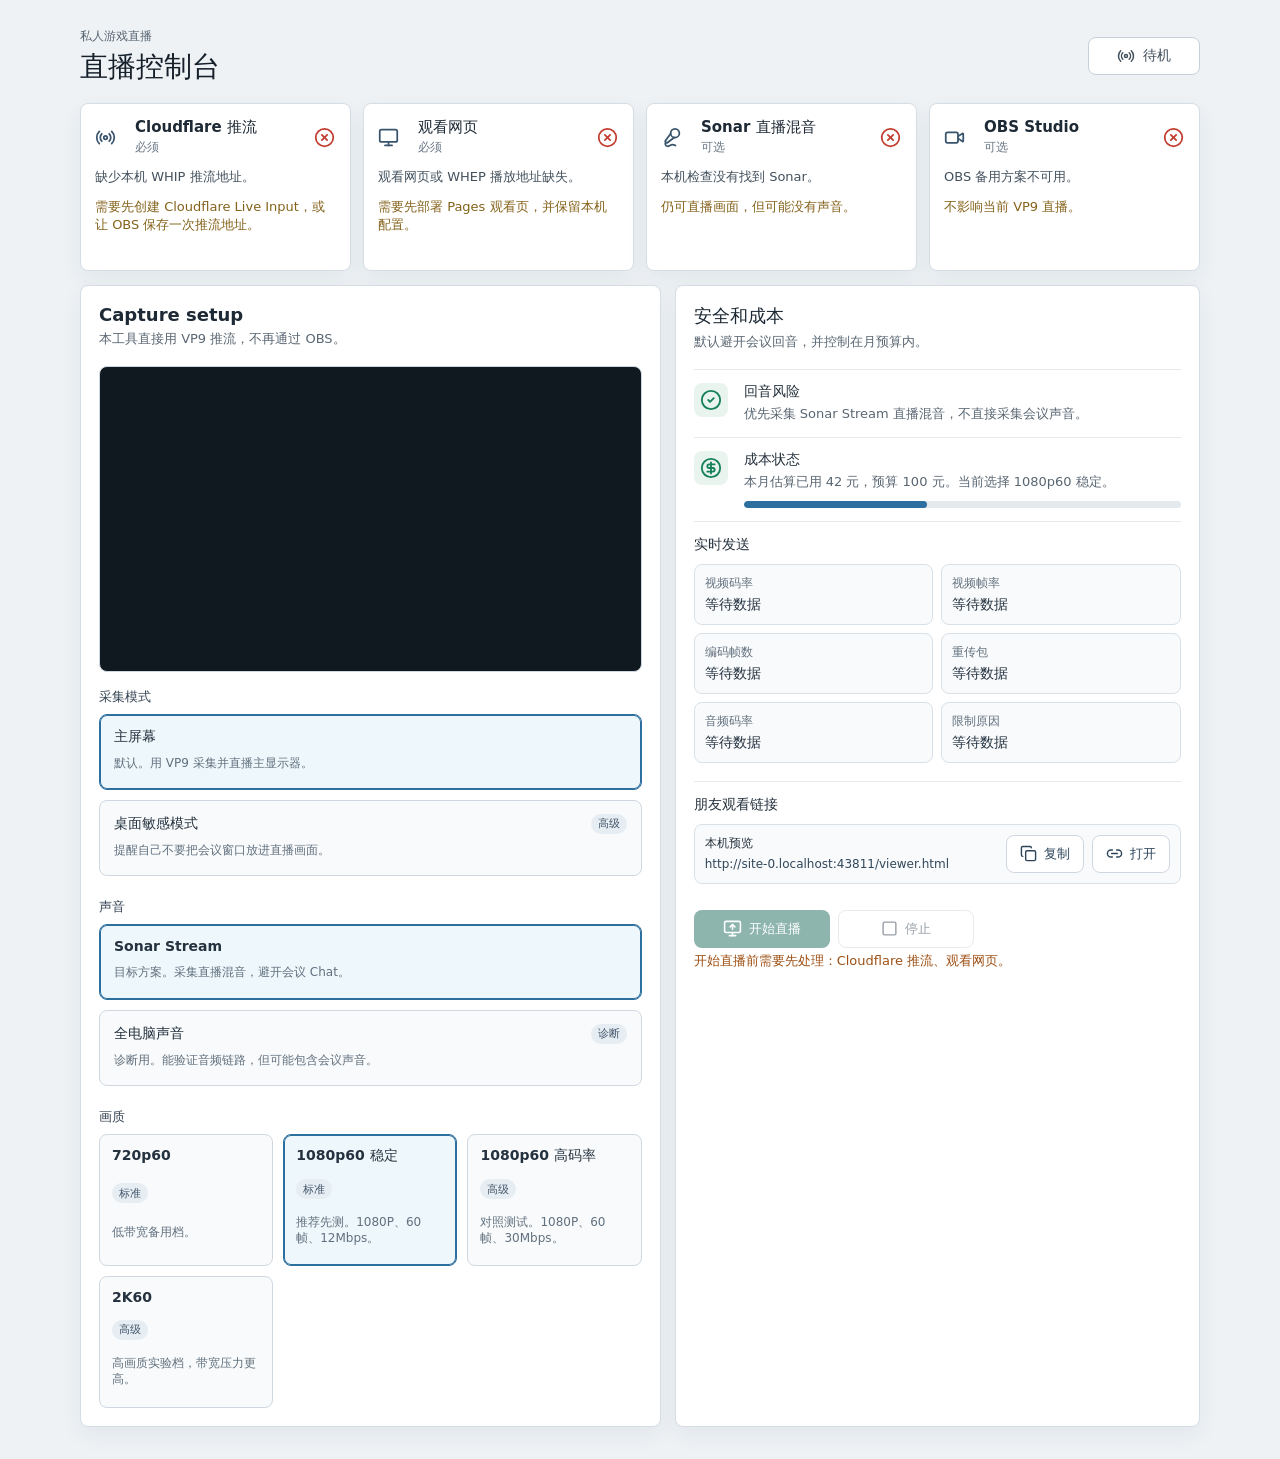
==== index.html @ f06a992a "Deploy private game live viewer" ====
<!doctype html>
<html lang="zh-CN">
  <head>
    <meta charset="UTF-8" />
    <meta name="viewport" content="width=device-width, initial-scale=1.0" />
    <title>Private Game Live Tool</title>
    <script type="module" crossorigin src="./assets/app-D1PrKzzh.js"></script>
    <link rel="modulepreload" crossorigin href="./assets/modulepreload-polyfill-B5Qt9EMX.js">
    <link rel="stylesheet" crossorigin href="./assets/app-BEU8gBoH.css">
  </head>
  <body>
    <div id="root"></div>
  </body>
</html>
---- assets/app-BEU8gBoH.css ----
:root{color:#1f2933;background:#eef2f5;font-family:Inter,ui-sans-serif,system-ui,-apple-system,BlinkMacSystemFont,Segoe UI,sans-serif;font-synthesis:none;text-rendering:optimizeLegibility}*{box-sizing:border-box}body{margin:0;min-width:960px;min-height:640px;background:#eef2f5}button{font:inherit}.app-shell{width:min(1120px,calc(100vw - 40px));margin:0 auto;padding:28px 0 32px}.app-header{display:flex;align-items:center;justify-content:space-between;gap:24px;margin-bottom:20px}.eyebrow{margin:0 0 6px;color:#596672;font-size:12px;font-weight:700;letter-spacing:0;text-transform:uppercase}h1,h2,h3,p{margin:0}h1{color:#16202a;font-size:28px;font-weight:720;line-height:1.15}.stream-pill{display:inline-flex;align-items:center;justify-content:center;gap:8px;min-width:112px;height:38px;border:1px solid #c7d0d9;border-radius:8px;background:#fff;color:#42505c;font-size:14px;font-weight:700}.stream-pill.is-live{border-color:#b42318;background:#fff4f2;color:#b42318}.notice{margin-bottom:14px;padding:10px 12px;border:1px solid #e6c875;border-radius:8px;background:#fff8df;color:#71550b;font-size:13px}.dependency-grid{display:grid;grid-template-columns:repeat(4,minmax(0,1fr));gap:12px;margin-bottom:14px}.dependency-card,.panel{border:1px solid #d5dde5;border-radius:8px;background:#fff;box-shadow:0 8px 22px #23303d0f}.dependency-card{min-height:168px;padding:14px}.card-title-row{display:grid;grid-template-columns:30px minmax(0,1fr) 22px;align-items:center;gap:10px}.card-title-row h2{overflow:hidden;color:#1d2935;font-size:15px;font-weight:720;line-height:1.25;text-overflow:ellipsis;white-space:nowrap}.card-title-row p{margin-top:2px;color:#687684;font-size:12px}.dependency-icon{color:#38546d}.status-ok{color:#16805b}.status-bad{color:#c23b2e}.dependency-detail,.dependency-action{margin-top:12px;color:#42505c;font-size:13px;line-height:1.38}.dependency-action{color:#84621a}.content-grid{display:grid;grid-template-columns:minmax(0,1.05fr) minmax(0,.95fr);gap:14px}.panel{padding:18px}.panel-heading{margin-bottom:18px}.panel-heading h2{color:#1d2935;font-size:18px;font-weight:720}.panel-heading p{margin-top:5px;color:#596672;font-size:13px;line-height:1.4}.field-group+.field-group{margin-top:22px}.preview-wrap{overflow:hidden;width:100%;aspect-ratio:16 / 9;margin-bottom:16px;border:1px solid #cfd8e1;border-radius:8px;background:#101820}.preview-wrap video{display:block;width:100%;height:100%;object-fit:contain}.publisher-message{margin:0 0 12px;color:#42505c;font-size:13px;line-height:1.4}.publisher-message.error{color:#b42318}.field-label{margin-bottom:8px;color:#344252;font-size:13px;font-weight:720}.option-list{display:grid;gap:10px}.option-button,.quality-button{border:1px solid #cfd8e1;border-radius:8px;background:#f8fafb;color:#24313e;cursor:pointer;text-align:left}.option-button{display:grid;gap:5px;min-height:76px;padding:13px 14px}.option-button span{display:flex;align-items:center;justify-content:space-between;gap:12px}.option-button strong,.quality-button strong{font-size:14px}.option-button small,.quality-button small{color:#61707e;font-size:12px;line-height:1.35}em,.quality-button span{display:inline-flex;align-items:center;width:fit-content;min-height:20px;padding:2px 7px;border-radius:999px;background:#e6edf3;color:#43566a;font-size:11px;font-style:normal;font-weight:700}.option-button.selected,.quality-button.selected{border-color:#2d6f9f;background:#eef7fb;box-shadow:inset 0 0 0 1px #2d6f9f}.quality-grid{display:grid;grid-template-columns:repeat(3,minmax(0,1fr));gap:10px}.quality-button{display:grid;gap:8px;min-height:132px;padding:12px}.status-row{display:grid;grid-template-columns:38px minmax(0,1fr);gap:12px;padding:13px 0;border-top:1px solid #e4e9ee}.status-row:first-of-type{border-top:0;padding-top:0}.status-icon-wrap{display:flex;align-items:center;justify-content:center;width:34px;height:34px;border-radius:8px;background:#eaf4ef;color:#16805b}.status-row.warning .status-icon-wrap{background:#fff2d8;color:#a26208}.status-row h3,.viewer-block h3{color:#25313d;font-size:14px;font-weight:720}.status-row p,.viewer-block p,.blocker-text{margin-top:4px;color:#596672;font-size:13px;line-height:1.4}.meter{overflow:hidden;width:100%;height:7px;margin-top:10px;border-radius:999px;background:#e4e9ee}.meter span{display:block;height:100%;border-radius:inherit;background:#2d6f9f}.status-row.warning .meter span{background:#c7821d}.stats-card{padding:14px 0;border-top:1px solid #e4e9ee}.stats-card h3{color:#25313d;font-size:14px;font-weight:720}.stats-grid{display:grid;grid-template-columns:repeat(2,minmax(0,1fr));gap:8px;margin-top:10px}.stat-value{min-height:58px;padding:10px;border:1px solid #d9e1e8;border-radius:8px;background:#f8fafb}.stat-value span,.stat-value strong{display:block;overflow:hidden;text-overflow:ellipsis;white-space:nowrap}.stat-value span{color:#63717f;font-size:12px}.stat-value strong{margin-top:4px;color:#23313f;font-size:14px;font-weight:720}.viewer-block{margin-top:4px;padding:14px 0;border-top:1px solid #e4e9ee}.viewer-block-header{display:flex;align-items:center;justify-content:space-between;gap:12px}.viewer-list{display:grid;gap:9px;margin-top:10px}.viewer-link-row{display:grid;grid-template-columns:minmax(0,1fr) auto;align-items:center;gap:12px;padding:10px;border:1px solid #d9e1e8;border-radius:8px;background:#f8fafb}.viewer-link-copy{min-width:0}.viewer-link-copy span{display:block;color:#25313d;font-size:12px;font-weight:720}.viewer-link-copy p{overflow:hidden;margin-top:4px;color:#31475a;font-size:12px;text-overflow:ellipsis;white-space:nowrap}.viewer-actions,.transport-row{display:flex;align-items:center;gap:8px}.viewer-actions button,.primary-button,.stop-button{display:inline-flex;align-items:center;justify-content:center;gap:7px;height:38px;border-radius:8px;cursor:pointer;font-size:13px;font-weight:720}.viewer-actions button{min-width:78px;border:1px solid #cfd8e1;background:#fff;color:#2d455b}.transport-row{margin-top:12px}.primary-button,.stop-button{min-width:136px;border:1px solid transparent;padding:0 16px}.primary-button{background:#1d6d5d;color:#fff}.stop-button{border-color:#cfd8e1;background:#fff;color:#344252}button:disabled{cursor:not-allowed;opacity:.5}.blocker-text{color:#9d4f13}
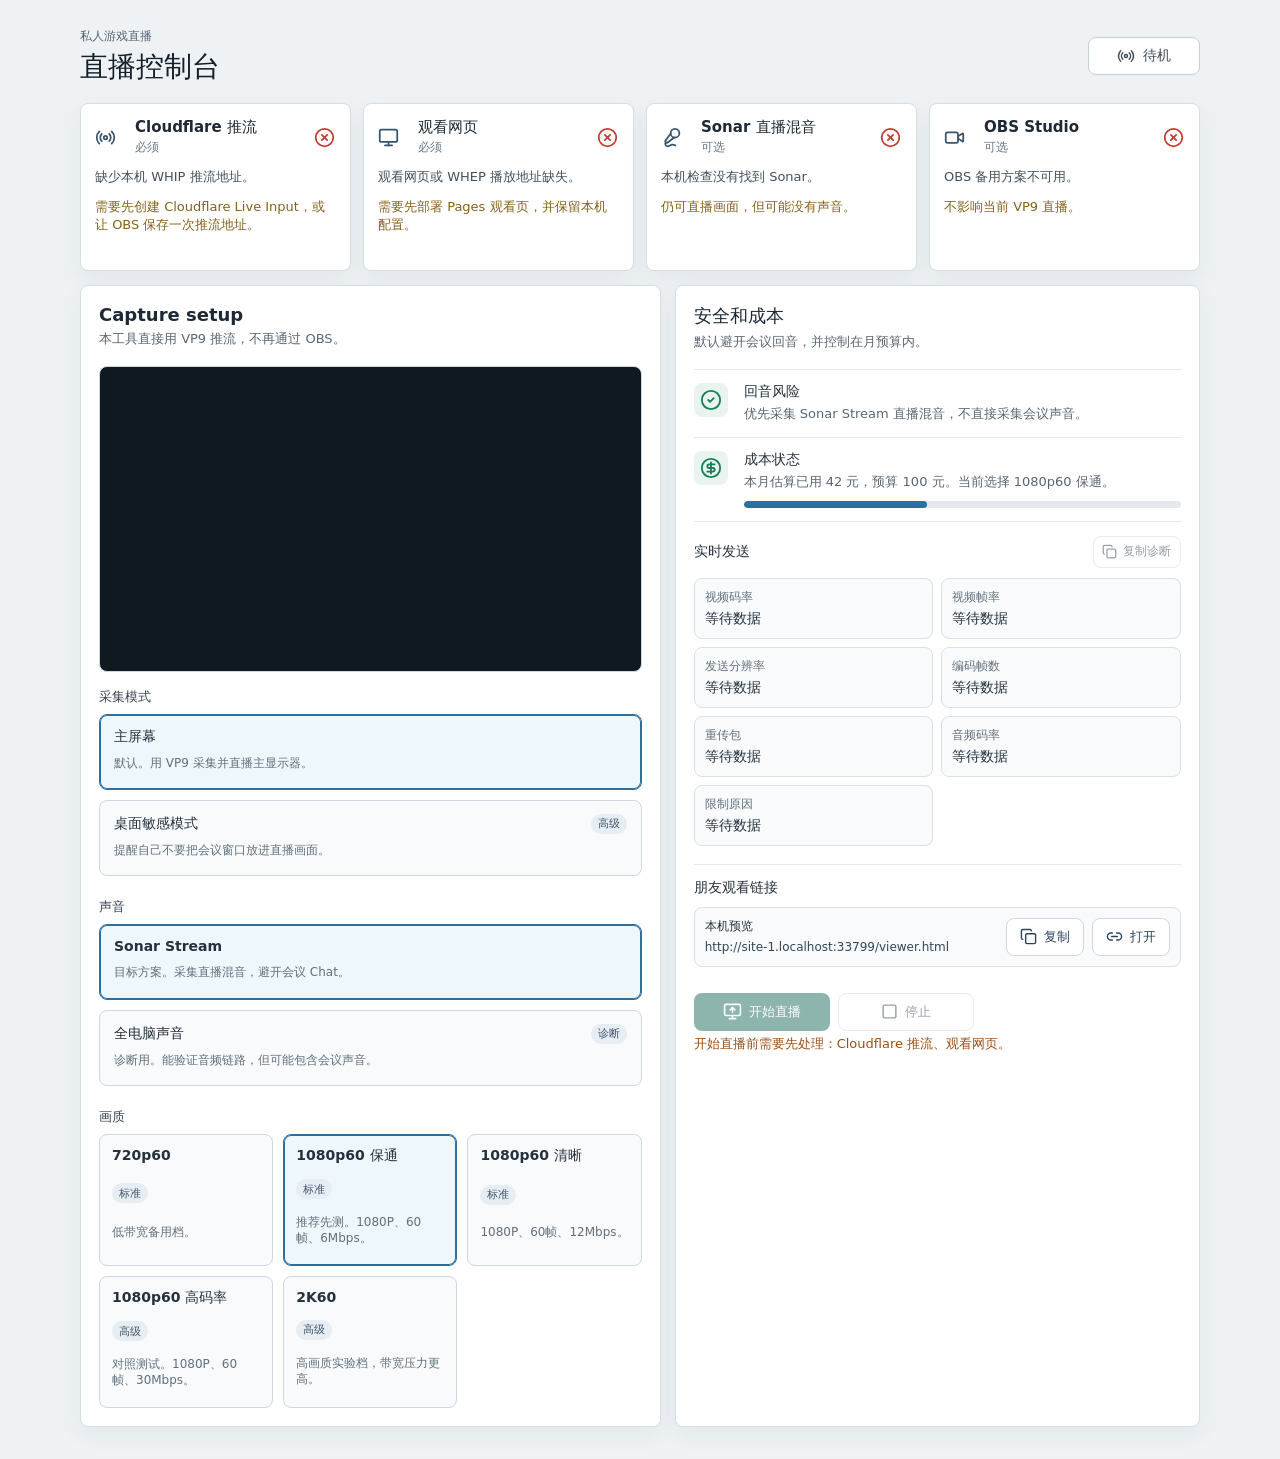
==== commit d1d111d7: "Add stream diagnostics and stable 1080p profile" ====
--- a/index.html
+++ b/index.html
@@ -4,9 +4,9 @@
     <meta charset="UTF-8" />
     <meta name="viewport" content="width=device-width, initial-scale=1.0" />
     <title>Private Game Live Tool</title>
-    <script type="module" crossorigin src="./assets/app-D1PrKzzh.js"></script>
+    <script type="module" crossorigin src="./assets/app-BCI2OCUC.js"></script>
     <link rel="modulepreload" crossorigin href="./assets/modulepreload-polyfill-B5Qt9EMX.js">
-    <link rel="stylesheet" crossorigin href="./assets/app-BEU8gBoH.css">
+    <link rel="stylesheet" crossorigin href="./assets/app-CNe_zzTk.css">
   </head>
   <body>
     <div id="root"></div>
--- a/assets/app-CNe_zzTk.css
+++ b/assets/app-CNe_zzTk.css
@@ -0,0 +1 @@
+:root{color:#1f2933;background:#eef2f5;font-family:Inter,ui-sans-serif,system-ui,-apple-system,BlinkMacSystemFont,Segoe UI,sans-serif;font-synthesis:none;text-rendering:optimizeLegibility}*{box-sizing:border-box}body{margin:0;min-width:960px;min-height:640px;background:#eef2f5}button{font:inherit}.app-shell{width:min(1120px,calc(100vw - 40px));margin:0 auto;padding:28px 0 32px}.app-header{display:flex;align-items:center;justify-content:space-between;gap:24px;margin-bottom:20px}.eyebrow{margin:0 0 6px;color:#596672;font-size:12px;font-weight:700;letter-spacing:0;text-transform:uppercase}h1,h2,h3,p{margin:0}h1{color:#16202a;font-size:28px;font-weight:720;line-height:1.15}.stream-pill{display:inline-flex;align-items:center;justify-content:center;gap:8px;min-width:112px;height:38px;border:1px solid #c7d0d9;border-radius:8px;background:#fff;color:#42505c;font-size:14px;font-weight:700}.stream-pill.is-live{border-color:#b42318;background:#fff4f2;color:#b42318}.notice{margin-bottom:14px;padding:10px 12px;border:1px solid #e6c875;border-radius:8px;background:#fff8df;color:#71550b;font-size:13px}.dependency-grid{display:grid;grid-template-columns:repeat(4,minmax(0,1fr));gap:12px;margin-bottom:14px}.dependency-card,.panel{border:1px solid #d5dde5;border-radius:8px;background:#fff;box-shadow:0 8px 22px #23303d0f}.dependency-card{min-height:168px;padding:14px}.card-title-row{display:grid;grid-template-columns:30px minmax(0,1fr) 22px;align-items:center;gap:10px}.card-title-row h2{overflow:hidden;color:#1d2935;font-size:15px;font-weight:720;line-height:1.25;text-overflow:ellipsis;white-space:nowrap}.card-title-row p{margin-top:2px;color:#687684;font-size:12px}.dependency-icon{color:#38546d}.status-ok{color:#16805b}.status-bad{color:#c23b2e}.dependency-detail,.dependency-action{margin-top:12px;color:#42505c;font-size:13px;line-height:1.38}.dependency-action{color:#84621a}.content-grid{display:grid;grid-template-columns:minmax(0,1.05fr) minmax(0,.95fr);gap:14px}.panel{padding:18px}.panel-heading{margin-bottom:18px}.panel-heading h2{color:#1d2935;font-size:18px;font-weight:720}.panel-heading p{margin-top:5px;color:#596672;font-size:13px;line-height:1.4}.field-group+.field-group{margin-top:22px}.preview-wrap{overflow:hidden;width:100%;aspect-ratio:16 / 9;margin-bottom:16px;border:1px solid #cfd8e1;border-radius:8px;background:#101820}.preview-wrap video{display:block;width:100%;height:100%;object-fit:contain}.publisher-message{margin:0 0 12px;color:#42505c;font-size:13px;line-height:1.4}.publisher-message.error{color:#b42318}.field-label{margin-bottom:8px;color:#344252;font-size:13px;font-weight:720}.option-list{display:grid;gap:10px}.option-button,.quality-button{border:1px solid #cfd8e1;border-radius:8px;background:#f8fafb;color:#24313e;cursor:pointer;text-align:left}.option-button{display:grid;gap:5px;min-height:76px;padding:13px 14px}.option-button span{display:flex;align-items:center;justify-content:space-between;gap:12px}.option-button strong,.quality-button strong{font-size:14px}.option-button small,.quality-button small{color:#61707e;font-size:12px;line-height:1.35}em,.quality-button span{display:inline-flex;align-items:center;width:fit-content;min-height:20px;padding:2px 7px;border-radius:999px;background:#e6edf3;color:#43566a;font-size:11px;font-style:normal;font-weight:700}.option-button.selected,.quality-button.selected{border-color:#2d6f9f;background:#eef7fb;box-shadow:inset 0 0 0 1px #2d6f9f}.quality-grid{display:grid;grid-template-columns:repeat(3,minmax(0,1fr));gap:10px}.quality-button{display:grid;gap:8px;min-height:132px;padding:12px}.status-row{display:grid;grid-template-columns:38px minmax(0,1fr);gap:12px;padding:13px 0;border-top:1px solid #e4e9ee}.status-row:first-of-type{border-top:0;padding-top:0}.status-icon-wrap{display:flex;align-items:center;justify-content:center;width:34px;height:34px;border-radius:8px;background:#eaf4ef;color:#16805b}.status-row.warning .status-icon-wrap{background:#fff2d8;color:#a26208}.status-row h3,.viewer-block h3{color:#25313d;font-size:14px;font-weight:720}.status-row p,.viewer-block p,.blocker-text{margin-top:4px;color:#596672;font-size:13px;line-height:1.4}.meter{overflow:hidden;width:100%;height:7px;margin-top:10px;border-radius:999px;background:#e4e9ee}.meter span{display:block;height:100%;border-radius:inherit;background:#2d6f9f}.status-row.warning .meter span{background:#c7821d}.stats-card{padding:14px 0;border-top:1px solid #e4e9ee}.stats-heading{display:flex;align-items:center;justify-content:space-between;gap:10px}.stats-card h3{color:#25313d;font-size:14px;font-weight:720}.stats-heading button{display:inline-flex;align-items:center;justify-content:center;gap:6px;min-width:88px;height:32px;border:1px solid #cfd8e1;border-radius:8px;background:#fff;color:#2d455b;cursor:pointer;font-size:12px;font-weight:720}.stats-grid{display:grid;grid-template-columns:repeat(2,minmax(0,1fr));gap:8px;margin-top:10px}.stat-value{min-height:58px;padding:10px;border:1px solid #d9e1e8;border-radius:8px;background:#f8fafb}.stat-value span,.stat-value strong{display:block;overflow:hidden;text-overflow:ellipsis;white-space:nowrap}.stat-value span{color:#63717f;font-size:12px}.stat-value strong{margin-top:4px;color:#23313f;font-size:14px;font-weight:720}.viewer-block{margin-top:4px;padding:14px 0;border-top:1px solid #e4e9ee}.viewer-block-header{display:flex;align-items:center;justify-content:space-between;gap:12px}.viewer-list{display:grid;gap:9px;margin-top:10px}.viewer-link-row{display:grid;grid-template-columns:minmax(0,1fr) auto;align-items:center;gap:12px;padding:10px;border:1px solid #d9e1e8;border-radius:8px;background:#f8fafb}.viewer-link-copy{min-width:0}.viewer-link-copy span{display:block;color:#25313d;font-size:12px;font-weight:720}.viewer-link-copy p{overflow:hidden;margin-top:4px;color:#31475a;font-size:12px;text-overflow:ellipsis;white-space:nowrap}.viewer-actions,.transport-row{display:flex;align-items:center;gap:8px}.viewer-actions button,.primary-button,.stop-button{display:inline-flex;align-items:center;justify-content:center;gap:7px;height:38px;border-radius:8px;cursor:pointer;font-size:13px;font-weight:720}.viewer-actions button{min-width:78px;border:1px solid #cfd8e1;background:#fff;color:#2d455b}.transport-row{margin-top:12px}.primary-button,.stop-button{min-width:136px;border:1px solid transparent;padding:0 16px}.primary-button{background:#1d6d5d;color:#fff}.stop-button{border-color:#cfd8e1;background:#fff;color:#344252}button:disabled{cursor:not-allowed;opacity:.5}.blocker-text{color:#9d4f13}
